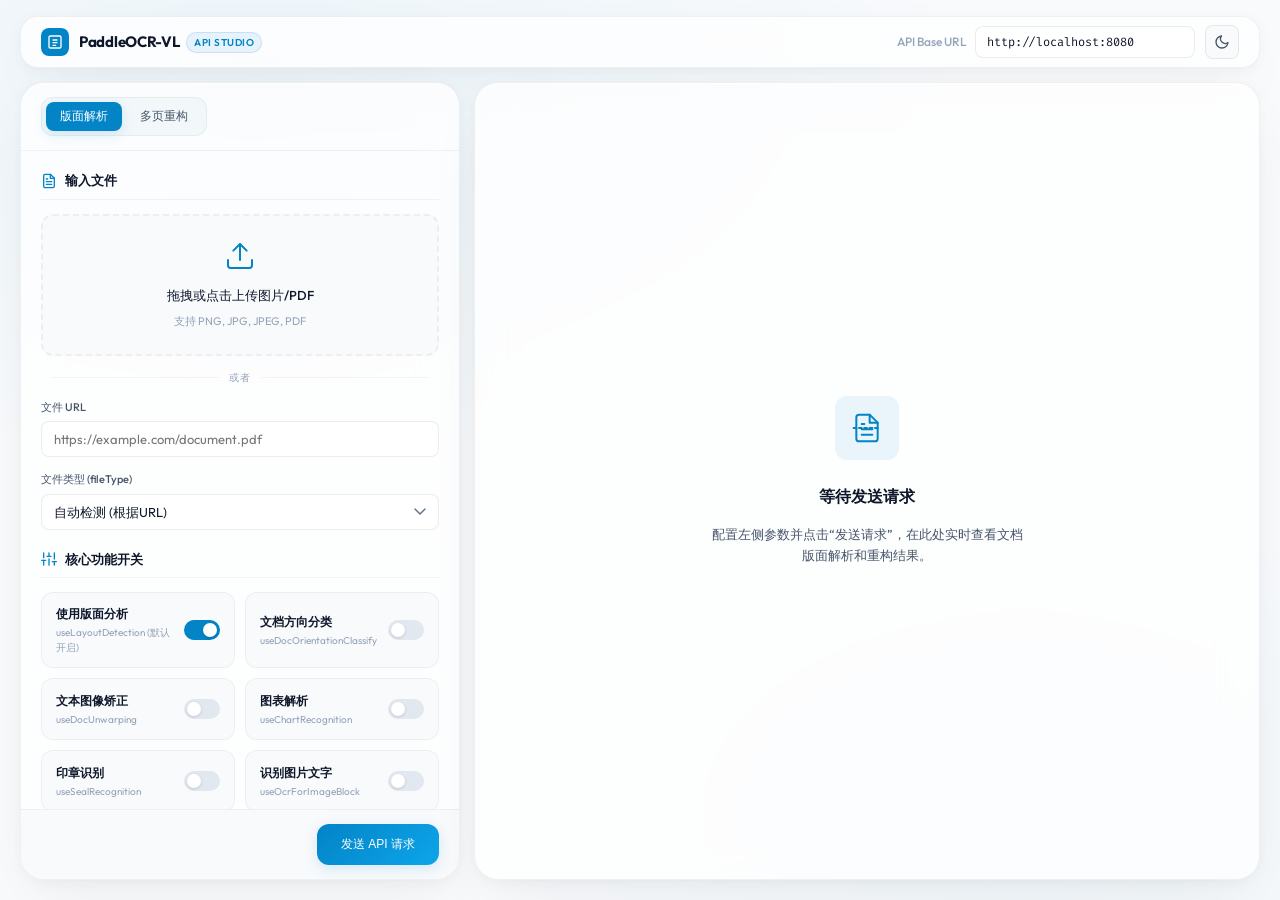
==== PaddleOCR-VL-Web/index.html @ db2fc1b9 "Add PaddleOCR-VL-Web" ====
<!DOCTYPE html>
<html lang="zh-CN">
<head>
    <meta charset="UTF-8">
    <meta name="viewport" content="width=device-width, initial-scale=1.0">
    <title>PaddleOCR-VL API 测试预览工具</title>
    <!-- Google Fonts Outfit & Inter -->
    <link rel="preconnect" href="https://fonts.googleapis.com">
    <link rel="preconnect" href="https://fonts.gstatic.com" crossorigin>
    <link href="https://fonts.googleapis.com/css2?family=Inter:wght@300;400;500;600;700&family=Outfit:wght@400;500;600;700;800&family=Fira+Code:wght@400;500&display=swap" rel="stylesheet">
    <!-- Marked.js 用于 Markdown 渲染 -->
    <script src="https://cdn.jsdelivr.net/npm/marked/marked.min.js"></script>
    <!-- Github Markdown CSS (用于预览) -->
    <link rel="stylesheet" href="https://cdn.jsdelivr.net/npm/github-markdown-css/github-markdown.min.css">
    
    <!-- 本地样式 -->
    <link rel="stylesheet" href="css/main.css">
    <link rel="stylesheet" href="css/components.css">
</head>
<body>
    <div class="app-container">
        <!-- 头部导航栏 -->
        <header class="app-header">
            <div class="logo-area">
                <span class="logo-icon">
                    <svg viewBox="0 0 24 24" fill="none" stroke="currentColor" stroke-width="2" stroke-linecap="round" stroke-linejoin="round">
                        <rect x="3" y="3" width="18" height="18" rx="2" ry="2"/>
                        <line x1="9" y1="9" x2="15" y2="9"/>
                        <line x1="9" y1="13" x2="15" y2="13"/>
                        <line x1="9" y1="17" x2="13" y2="17"/>
                    </svg>
                </span>
                <h1>PaddleOCR-VL <span class="badge">API Studio</span></h1>
            </div>
            
            <div class="header-actions">
                <div class="global-config">
                    <div class="input-group">
                        <label for="apiUrl">API Base URL</label>
                        <input type="url" id="apiUrl" value="http://localhost:8080" placeholder="http://localhost:8080">
                    </div>
                </div>
                <button type="button" class="theme-toggle-btn" id="themeToggleBtn" title="切换主题">
                    <svg id="themeIcon" viewBox="0 0 24 24" fill="none" stroke="currentColor" stroke-width="2" stroke-linecap="round" stroke-linejoin="round">
                        <path d="M21 12.79A9 9 0 1 1 11.21 3 7 7 0 0 0 21 12.79z"/>
                    </svg>
                </button>
            </div>
        </header>

        <!-- 主内容区域（左右分栏） -->
        <main class="app-body">
            <!-- 左栏：请求配置 -->
            <section class="config-panel glass-panel">
                <div class="panel-header">
                    <div class="tabs" id="apiTabs">
                        <button class="tab-btn active" data-tab="layout-parsing">版面解析</button>
                        <button class="tab-btn" data-tab="restructure-pages">多页重构</button>
                    </div>
                </div>

                <div class="panel-body">
                    <!-- /layout-parsing 参数配置 -->
                    <form id="layoutParsingForm" class="api-form active">
                        <!-- 文件输入区域 -->
                        <div class="form-section">
                            <h3 class="section-title">
                                <svg viewBox="0 0 24 24" fill="none" stroke="currentColor" stroke-width="2" stroke-linecap="round" stroke-linejoin="round">
                                    <path d="M14 2H6a2 2 0 0 0-2 2v16a2 2 0 0 0 2 2h12a2 2 0 0 0 2-2V8z"/>
                                    <polyline points="14 2 14 8 20 8"/>
                                    <line x1="16" y1="13" x2="8" y2="13"/>
                                    <line x1="16" y1="17" x2="8" y2="17"/>
                                    <polyline points="10 9 9 9 8 9"/>
                                </svg>
                                输入文件
                            </h3>
                            <div class="upload-area" id="uploadArea">
                                <input type="file" id="fileInput" accept="image/*,application/pdf" style="display: none;">
                                <div class="upload-placeholder">
                                    <span class="upload-icon">
                                        <svg viewBox="0 0 24 24" fill="none" stroke="currentColor" stroke-width="1.5" stroke-linecap="round" stroke-linejoin="round">
                                            <path d="M21 15v4a2 2 0 0 1-2 2H5a2 2 0 0 1-2-2v-4"/>
                                            <polyline points="17 8 12 3 7 8"/>
                                            <line x1="12" y1="3" x2="12" y2="15"/>
                                        </svg>
                                    </span>
                                    <p>拖拽或点击上传图片/PDF</p>
                                    <span class="file-info-text">支持 PNG, JPG, JPEG, PDF</span>
                                </div>
                                <div class="upload-preview" style="display: none;">
                                    <span class="preview-type-icon">
                                        <svg viewBox="0 0 24 24" fill="none" stroke="currentColor" stroke-width="2" stroke-linecap="round" stroke-linejoin="round">
                                            <path d="M14 2H6a2 2 0 0 0-2 2v16a2 2 0 0 0 2 2h12a2 2 0 0 0 2-2V8z"/>
                                            <polyline points="14 2 14 8 20 8"/>
                                        </svg>
                                    </span>
                                    <span class="preview-filename">filename.pdf</span>
                                    <button type="button" class="btn-clear-file">移除</button>
                                </div>
                            </div>
                            
                            <div class="divider-text">或者</div>
                            
                            <div class="form-group">
                                <label for="fileUrl">文件 URL</label>
                                <input type="url" id="fileUrl" placeholder="https://example.com/document.pdf">
                            </div>
                            
                            <div class="form-group">
                                <label for="fileType">文件类型 (fileType)</label>
                                <select id="fileType">
                                    <option value="">自动检测 (根据URL)</option>
                                    <option value="0">PDF 文件 (0)</option>
                                    <option value="1">图像文件 (1)</option>
                                </select>
                            </div>
                        </div>

                        <!-- 核心开关参数 -->
                        <div class="form-section">
                            <h3 class="section-title">
                                <svg viewBox="0 0 24 24" fill="none" stroke="currentColor" stroke-width="2" stroke-linecap="round" stroke-linejoin="round">
                                    <line x1="4" y1="21" x2="4" y2="14"/>
                                    <line x1="4" y1="10" x2="4" y2="3"/>
                                    <line x1="12" y1="21" x2="12" y2="12"/>
                                    <line x1="12" y1="8" x2="12" y2="3"/>
                                    <line x1="20" y1="21" x2="20" y2="16"/>
                                    <line x1="20" y1="12" x2="20" y2="3"/>
                                    <line x1="1" y1="14" x2="7" y2="14"/>
                                    <line x1="9" y1="8" x2="15" y2="8"/>
                                    <line x1="17" y1="16" x2="23" y2="16"/>
                                </svg>
                                核心功能开关
                            </h3>
                            <div class="switch-grid">
                                <div class="switch-item">
                                    <label class="switch-label" for="useLayoutDetection">
                                        <span class="label-title">使用版面分析</span>
                                        <span class="label-desc">useLayoutDetection (默认开启)</span>
                                    </label>
                                    <label class="switch">
                                        <input type="checkbox" id="useLayoutDetection" checked>
                                        <span class="slider"></span>
                                    </label>
                                </div>
                                
                                <div class="switch-item">
                                    <label class="switch-label" for="useDocOrientationClassify">
                                        <span class="label-title">文档方向分类</span>
                                        <span class="label-desc">useDocOrientationClassify</span>
                                    </label>
                                    <label class="switch">
                                        <input type="checkbox" id="useDocOrientationClassify">
                                        <span class="slider"></span>
                                    </label>
                                </div>

                                <div class="switch-item">
                                    <label class="switch-label" for="useDocUnwarping">
                                        <span class="label-title">文本图像矫正</span>
                                        <span class="label-desc">useDocUnwarping</span>
                                    </label>
                                    <label class="switch">
                                        <input type="checkbox" id="useDocUnwarping">
                                        <span class="slider"></span>
                                    </label>
                                </div>

                                <div class="switch-item">
                                    <label class="switch-label" for="useChartRecognition">
                                        <span class="label-title">图表解析</span>
                                        <span class="label-desc">useChartRecognition</span>
                                    </label>
                                    <label class="switch">
                                        <input type="checkbox" id="useChartRecognition">
                                        <span class="slider"></span>
                                    </label>
                                </div>

                                <div class="switch-item">
                                    <label class="switch-label" for="useSealRecognition">
                                        <span class="label-title">印章识别</span>
                                        <span class="label-desc">useSealRecognition</span>
                                    </label>
                                    <label class="switch">
                                        <input type="checkbox" id="useSealRecognition">
                                        <span class="slider"></span>
                                    </label>
                                </div>

                                <div class="switch-item">
                                    <label class="switch-label" for="useOcrForImageBlock">
                                        <span class="label-title">识别图片文字</span>
                                        <span class="label-desc">useOcrForImageBlock</span>
                                    </label>
                                    <label class="switch">
                                        <input type="checkbox" id="useOcrForImageBlock">
                                        <span class="slider"></span>
                                    </label>
                                </div>

                                <div class="switch-item">
                                    <label class="switch-label" for="formatBlockContent">
                                        <span class="label-title">格式化为 Markdown</span>
                                        <span class="label-desc">formatBlockContent</span>
                                    </label>
                                    <label class="switch">
                                        <input type="checkbox" id="formatBlockContent">
                                        <span class="slider"></span>
                                    </label>
                                </div>

                                <div class="switch-item">
                                    <label class="switch-label" for="prettifyMarkdown">
                                        <span class="label-title">美化 Markdown</span>
                                        <span class="label-desc">prettifyMarkdown (默认开启)</span>
                                    </label>
                                    <label class="switch">
                                        <input type="checkbox" id="prettifyMarkdown" checked>
                                        <span class="slider"></span>
                                    </label>
                                </div>

                                <div class="switch-item">
                                    <label class="switch-label" for="restructurePages">
                                        <span class="label-title">重构多页结果</span>
                                        <span class="label-desc">restructurePages</span>
                                    </label>
                                    <label class="switch">
                                        <input type="checkbox" id="restructurePages">
                                        <span class="slider"></span>
                                    </label>
                                </div>

                                <div class="switch-item">
                                    <label class="switch-label" for="mergeTables">
                                        <span class="label-title">跨页表格合并</span>
                                        <span class="label-desc">mergeTables (需开启重构多页)</span>
                                    </label>
                                    <label class="switch">
                                        <input type="checkbox" id="mergeTables">
                                        <span class="slider"></span>
                                    </label>
                                </div>

                                <div class="switch-item">
                                    <label class="switch-label" for="relevelTitles">
                                        <span class="label-title">多级标题分级</span>
                                        <span class="label-desc">relevelTitles (需开启重构多页)</span>
                                    </label>
                                    <label class="switch">
                                        <input type="checkbox" id="relevelTitles">
                                        <span class="slider"></span>
                                    </label>
                                </div>


                            </div>
                        </div>

                        <!-- 高级推理参数 (可折叠) -->
                        <details class="form-section expandable">
                            <summary class="section-title">
                                <svg viewBox="0 0 24 24" fill="none" stroke="currentColor" stroke-width="2" stroke-linecap="round" stroke-linejoin="round">
                                    <circle cx="12" cy="12" r="3"/>
                                    <path d="M19.4 15a1.65 1.65 0 0 0 .33 1.82l.06.06a2 2 0 1 1-2.83 2.83l-.06-.06a1.65 1.65 0 0 0-1.82-.33 1.65 1.65 0 0 0-1 1.51V21a2 2 0 0 1-4 0v-.09A1.65 1.65 0 0 0 9 19.4a1.65 1.65 0 0 0-1.82.33l-.06.06a2 2 0 1 1-2.83-2.83l.06-.06a1.65 1.65 0 0 0 .33-1.82 1.65 1.65 0 0 0-1.51-1H3a2 2 0 0 1 0-4h.09A1.65 1.65 0 0 0 4.6 9a1.65 1.65 0 0 0-.33-1.82l-.06-.06a2 2 0 1 1 2.83-2.83l.06.06a1.65 1.65 0 0 0 1.82.33H9a1.65 1.65 0 0 0 1-1.51V3a2 2 0 0 1 4 0v.09a1.65 1.65 0 0 0 1 1.51 1.65 1.65 0 0 0 1.82-.33l.06-.06a2 2 0 1 1 2.83 2.83l-.06.06a1.65 1.65 0 0 0-.33 1.82V9a1.65 1.65 0 0 0 1.51 1H21a2 2 0 0 1 0 4h-.09a1.65 1.65 0 0 0-1.51 1z"/>
                                </svg>
                                高级参数配置
                            </summary>
                            <div class="form-grid">
                                <div class="form-group">
                                    <label for="layoutShapeMode">版面几何形状 (layoutShapeMode)</label>
                                    <select id="layoutShapeMode">
                                        <option value="">未指定 (默认)</option>
                                        <option value="rect">矩形 (rect)</option>
                                        <option value="quad">四边形 (quad)</option>
                                        <option value="poly">多边形 (poly)</option>
                                        <option value="auto">自动 (auto)</option>
                                    </select>
                                </div>

                                <div class="form-group">
                                    <label for="layoutMergeBboxesMode">重叠框过滤方式 (layoutMergeBboxesMode)</label>
                                    <select id="layoutMergeBboxesMode">
                                        <option value="">未指定 (默认)</option>
                                        <option value="large">保留大框 (large)</option>
                                        <option value="small">保留小框 (small)</option>
                                        <option value="union">同时保留 (union)</option>
                                    </select>
                                </div>

                                <div class="form-group">
                                    <label for="layoutThreshold">版面模型阈值 (layoutThreshold)</label>
                                    <input type="text" id="layoutThreshold" placeholder="数字或 JSON 例如: 0.5 或 {0: 0.1}">
                                </div>

                                <div class="form-group">
                                    <label for="layoutUnclipRatio">检测框扩张系数 (layoutUnclipRatio)</label>
                                    <input type="text" id="layoutUnclipRatio" placeholder="数字或数组/JSON，如: 1.5">
                                </div>

                                <div class="form-group">
                                    <label for="promptLabel">VL模型 Prompt 类型 (promptLabel)</label>
                                    <input type="text" id="promptLabel" placeholder="仅在 useLayoutDetection=false 时生效">
                                </div>

                                <div class="form-group">
                                    <label for="temperature">采样温度 (temperature)</label>
                                    <input type="number" id="temperature" step="0.1" placeholder="默认">
                                </div>

                                <div class="form-group">
                                    <label for="topP">Top-P 参数 (topP)</label>
                                    <input type="number" id="topP" step="0.05" placeholder="默认">
                                </div>

                                <div class="form-group">
                                    <label for="repetitionPenalty">重复惩罚参数 (repetitionPenalty)</label>
                                    <input type="number" id="repetitionPenalty" step="0.1" placeholder="默认">
                                </div>

                                <div class="form-group">
                                    <label for="maxNewTokens">最大 Token 数 (maxNewTokens)</label>
                                    <input type="number" id="maxNewTokens" placeholder="默认">
                                </div>

                                <div class="form-group">
                                    <label for="outputFormats">导出格式 (outputFormats)</label>
                                    <div class="checkbox-group">
                                        <label class="checkbox-label">
                                            <input type="checkbox" id="outputFormatDocx" value="docx"> Word (docx)
                                        </label>
                                    </div>
                                </div>

                                <div class="form-group">
                                    <label for="visualize">返回可视化图 (visualize)</label>
                                    <select id="visualize">
                                        <option value="">跟随服务端配置（默认）</option>
                                        <option value="true">强制返回 (true)</option>
                                        <option value="false">强制不返回 (false)</option>
                                    </select>
                                </div>
                            </div>

                            <div class="form-group full-width">
                                <label for="vlmExtraArgs">VLM 额外参数 (vlmExtraArgs，JSON对象)</label>
                                <textarea id="vlmExtraArgs" rows="3" placeholder='{"ocr_min_pixels": 256, "table_max_pixels": 1024}'></textarea>
                            </div>
                        </details>
                    </form>

                    <!-- /restructure-pages 参数配置 -->
                    <form id="restructurePagesForm" class="api-form">
                        <!-- 接力状态提醒 -->
                        <div id="relayStatusAlert" class="alert-info">
                            <span class="alert-icon">
                                <svg viewBox="0 0 24 24" fill="none" stroke="currentColor" stroke-width="2" stroke-linecap="round" stroke-linejoin="round">
                                    <polygon points="13 2 3 14 12 14 11 22 21 10 12 10 13 2"/>
                                </svg>
                            </span>
                            <div class="alert-content">
                                <p class="alert-title">自动接力已就绪</p>
                                <p class="alert-text">已加载上一次“版面解析”输出的数据。点击“发送请求”即可执行多页重构。</p>
                                <button type="button" id="btnClearRelay" class="btn-text">清空并手动输入</button>
                            </div>
                        </div>

                        <div class="form-section">
                            <h3 class="section-title">
                                <svg viewBox="0 0 24 24" fill="none" stroke="currentColor" stroke-width="2" stroke-linecap="round" stroke-linejoin="round">
                                    <path d="M14 2H6a2 2 0 0 0-2 2v16a2 2 0 0 0 2 2h12a2 2 0 0 0 2-2V8z"/>
                                    <polyline points="14 2 14 8 20 8"/>
                                    <line x1="16" y1="13" x2="8" y2="13"/>
                                    <line x1="16" y1="17" x2="8" y2="17"/>
                                    <polyline points="10 9 9 9 8 9"/>
                                </svg>
                                页面数据 (pages)
                            </h3>
                            <div class="form-group full-width">
                                <label for="pagesData">Pages JSON 数组</label>
                                <textarea id="pagesData" rows="8" placeholder='[{"prunedResult": {...}, "markdownImages": {...}}]'></textarea>
                                <div class="input-help">如果不使用自动接力，您可以手动粘贴之前得到的 prunedResult 页面数组数据进行测试。</div>
                            </div>
                        </div>

                        <div class="form-section">
                            <h3 class="section-title">
                                <svg viewBox="0 0 24 24" fill="none" stroke="currentColor" stroke-width="2" stroke-linecap="round" stroke-linejoin="round">
                                    <line x1="4" y1="21" x2="4" y2="14"/>
                                    <line x1="4" y1="10" x2="4" y2="3"/>
                                    <line x1="12" y1="21" x2="12" y2="12"/>
                                    <line x1="12" y1="8" x2="12" y2="3"/>
                                    <line x1="20" y1="21" x2="20" y2="16"/>
                                    <line x1="20" y1="12" x2="20" y2="3"/>
                                    <line x1="1" y1="14" x2="7" y2="14"/>
                                    <line x1="9" y1="8" x2="15" y2="8"/>
                                    <line x1="17" y1="16" x2="23" y2="16"/>
                                </svg>
                                重构开关
                            </h3>
                            <div class="switch-grid">
                                <div class="switch-item">
                                    <label class="switch-label" for="restructureMergeTables">
                                        <span class="label-title">跨页表格合并</span>
                                        <span class="label-desc">mergeTables</span>
                                    </label>
                                    <label class="switch">
                                        <input type="checkbox" id="restructureMergeTables">
                                        <span class="slider"></span>
                                    </label>
                                </div>

                                <div class="switch-item">
                                    <label class="switch-label" for="restructureRelevelTitles">
                                        <span class="label-title">多级标题分级</span>
                                        <span class="label-desc">relevelTitles</span>
                                    </label>
                                    <label class="switch">
                                        <input type="checkbox" id="restructureRelevelTitles">
                                        <span class="slider"></span>
                                    </label>
                                </div>

                                <div class="switch-item">
                                    <label class="switch-label" for="concatenatePages">
                                        <span class="label-title">多页拼接为单页</span>
                                        <span class="label-desc">concatenatePages</span>
                                    </label>
                                    <label class="switch">
                                        <input type="checkbox" id="concatenatePages">
                                        <span class="slider"></span>
                                    </label>
                                </div>

                                <div class="switch-item">
                                    <label class="switch-label" for="restructurePrettify">
                                        <span class="label-title">美化 Markdown</span>
                                        <span class="label-desc">prettifyMarkdown (默认开启)</span>
                                    </label>
                                    <label class="switch">
                                        <input type="checkbox" id="restructurePrettify" checked>
                                        <span class="slider"></span>
                                    </label>
                                </div>

                                <div class="switch-item">
                                    <label class="switch-label" for="restructureFormulaNum">
                                        <span class="label-title">显示公式编号</span>
                                        <span class="label-desc">showFormulaNumber</span>
                                    </label>
                                    <label class="switch">
                                        <input type="checkbox" id="restructureFormulaNum">
                                        <span class="slider"></span>
                                    </label>
                                </div>
                            </div>

                            <div class="form-group" style="margin-top: 15px;">
                                <label for="restructureOutputFormats">导出格式 (outputFormats)</label>
                                <div class="checkbox-group">
                                    <label class="checkbox-label">
                                        <input type="checkbox" id="restructureOutputDocx" value="docx"> Word (docx)
                                    </label>
                                </div>
                            </div>
                        </div>
                    </form>
                </div>

                <div class="panel-footer">
                    <button type="button" id="btnSend" class="btn-primary">
                        <span class="btn-text">发送 API 请求</span>
                        <span class="spinner" style="display: none;"></span>
                    </button>
                </div>
            </section>

            <!-- 右栏：响应结果预览 -->
            <section class="results-panel glass-panel">
                <!-- 状态指示器与基本信息 -->
                <div class="status-bar" id="statusBar" style="display: none;">
                    <div class="status-left">
                        <span class="status-badge" id="statusBadge">200 OK</span>
                        <span class="time-badge" id="timeBadge">1.2s</span>
                    </div>
                    <div class="status-right">
                        <span class="log-id-label">Log ID:</span>
                        <code class="log-id-value" id="logIdValue">N/A</code>
                    </div>
                </div>

                <!-- 空状态占位 -->
                <div class="empty-state" id="emptyState">
                    <div class="empty-illustration">
                        <svg viewBox="0 0 24 24" fill="none" stroke="currentColor" stroke-width="1.5" stroke-linecap="round" stroke-linejoin="round">
                            <path d="M14 2H6a2 2 0 0 0-2 2v16a2 2 0 0 0 2 2h12a2 2 0 0 0 2-2V8z"/>
                            <polyline points="14 2 14 8 20 8"/>
                            <line x1="16" y1="13" x2="8" y2="13"/>
                            <line x1="16" y1="17" x2="8" y2="17"/>
                            <line x1="10" y1="9" x2="8" y2="9"/>
                            <line x1="2" y1="12" x2="22" y2="12" stroke-dasharray="2 2"/>
                        </svg>
                    </div>
                    <h3>等待发送请求</h3>
                    <p>配置左侧参数并点击“发送请求”，在此处实时查看文档版面解析和重构结果。</p>
                </div>

                <!-- 实际结果容器 -->
                <div class="results-container" id="resultsContainer" style="display: none;">
                    <div class="results-header">
                        <!-- 单页/多页分页导航 -->
                        <div class="page-selector" id="pageSelector" style="display: none;">
                            <span class="selector-label">选择页面：</span>
                            <div class="page-buttons" id="pageButtons">
                                <!-- 动态插入 -->
                            </div>
                        </div>

                        <!-- 格式展示切换 -->
                        <div class="tabs result-format-tabs" id="resultFormatTabs">
                            <button class="tab-btn active" data-tab="markdown">Markdown 预览</button>
                            <button class="tab-btn" data-tab="images">可视化图</button>
                            <button class="tab-btn" data-tab="input">输入图像</button>
                            <button class="tab-btn" data-tab="json">JSON 结果</button>
                        </div>
                    </div>

                    <div class="results-body">
                        <!-- Markdown 预览 -->
                        <div class="result-view active" id="viewMarkdown">
                            <div class="download-bar" id="docxDownloadBar" style="display: none;">
                                <span class="download-text">
                                    <svg viewBox="0 0 24 24" fill="none" stroke="currentColor" stroke-width="2" stroke-linecap="round" stroke-linejoin="round" style="width:16px;height:16px;display:inline-block;vertical-align:middle;margin-right:6px;">
                                        <path d="M14 2H6a2 2 0 0 0-2 2v16a2 2 0 0 0 2 2h12a2 2 0 0 0 2-2V8z"/>
                                        <polyline points="14 2 14 8 20 8"/>
                                        <line x1="16" y1="13" x2="8" y2="13"/>
                                        <line x1="16" y1="17" x2="8" y2="17"/>
                                        <line x1="10" y1="9" x2="8" y2="9"/>
                                    </svg>
                                    系统已生成 Word 格式文档
                                </span>
                                <button type="button" id="btnDownloadDocx" class="btn-secondary">下载 DOCX 文件</button>
                             </div>
                            <div class="markdown-body" id="markdownRendered">
                                <!-- marked.js 渲染内容 -->
                            </div>
                        </div>

                        <!-- 可视化图 -->
                        <div class="result-view" id="viewImages">
                            <div class="images-grid" id="visualizeImagesGrid">
                                <!-- 动态生成的 Base64 img 标签 -->
                            </div>
                        </div>

                        <!-- 输入图像 -->
                        <div class="result-view" id="viewInput">
                            <div class="input-image-container">
                                <img id="inputImagePreview" src="" alt="输入图像">
                            </div>
                        </div>

                        <!-- JSON 结果 -->
                        <div class="result-view" id="viewJson">
                            <div class="json-actions">
                                <button type="button" id="btnCopyJson" class="btn-text">
                                    <svg viewBox="0 0 24 24" fill="none" stroke="currentColor" stroke-width="2" stroke-linecap="round" stroke-linejoin="round" style="width:14px;height:14px;display:inline-block;vertical-align:middle;margin-right:4px;">
                                        <rect x="9" y="9" width="13" height="13" rx="2" ry="2"/>
                                        <path d="M5 15H4a2 2 0 0 1-2-2V4a2 2 0 0 1 2-2h9a2 2 0 0 1 2 2v1"/>
                                    </svg>
                                    复制 JSON
                                </button>
                            </div>
                            <pre class="json-renderer"><code id="jsonRaw"></code></pre>
                        </div>
                    </div>
                </div>
            </section>
        </main>
    </div>

    <!-- 模态/遮罩层提示 -->
    <div id="toast" class="toast">提示信息</div>

    <!-- 图像放大预览模态框 -->
    <div id="imagePreviewModal" class="image-preview-modal" style="display: none;">
        <div class="modal-backdrop"></div>
        <div class="modal-content">
            <button class="modal-close-btn" aria-label="关闭">&times;</button>
            <img id="modalPreviewImage" src="" alt="预览图像">
        </div>
    </div>

    <!-- 加载逻辑代码 -->
    <script src="js/api.js"></script>
    <script src="js/params.js"></script>
    <script src="js/results.js"></script>
    <script src="js/relay.js"></script>
    <script src="js/app.js"></script>
</body>
</html>
---- PaddleOCR-VL-Web/css/main.css ----
/* ─── 字体 & 固定量（不随主题变化） ─── */
:root {
    --accent:        #0284c7; /* 改为更有科技感且非紫色的极客蓝 */
    --accent-dim:    #0369a1;
    --accent-subtle: rgba(2, 132, 199, 0.08);
    --glass-blur:    blur(18px);
    --ease-spring:   cubic-bezier(0.16, 1, 0.3, 1);
    --ease-out:      cubic-bezier(0.0, 0.0, 0.2, 1);
    --radius-sm:     8px;
    --radius-md:     12px;
    --radius-lg:     18px;
    --radius-xl:     24px;
    --font-sans: 'Outfit', system-ui, -apple-system, sans-serif;
    --font-mono: 'JetBrains Mono', 'Fira Code', monospace;
}

/* ─── 浅色主题（默认） ─── */
html, html[data-theme="light"] {
    color-scheme: light;
    /* 背景 */
    --bg:            #f8fafc;
    --bg-mesh:       radial-gradient(ellipse 80% 60% at 20% 10%, rgba(2, 132, 199, 0.05) 0%, transparent 70%),
                     radial-gradient(ellipse 60% 50% at 80% 90%, rgba(2, 132, 199, 0.03) 0%, transparent 70%),
                     #f8fafc;
    /* 面板（Liquid Glass） */
    --panel-bg:      rgba(255, 255, 255, 0.75);
    --panel-border:  rgba(15, 23, 42, 0.06);
    --panel-shadow:  0 1px 2px rgba(15, 23, 42, 0.02),
                     0 4px 16px rgba(15, 23, 42, 0.04),
                     0 24px 64px -12px rgba(15, 23, 42, 0.06);
    --panel-inset:   inset 0 1px 0 rgba(255, 255, 255, 0.9);
    
    /* 核心文字变量对齐 */
    --text-1:        #0f172a;
    --text-2:        #475569;
    --text-3:        #94a3b8;
    --text-primary:   #0f172a;
    --text-secondary: #475569;
    --text-muted:     #94a3b8;

    /* 核心色彩变量对齐 */
    --primary-color: #0284c7;
    --accent-color:  #0ea5e9;
    --primary-glow:  rgba(2, 132, 199, 0.15);
    --accent-glow:   rgba(14, 165, 233, 0.1);
    
    /* 输入框 */
    --input-bg:      rgba(255, 255, 255, 0.95);
    --input-border:  rgba(15, 23, 42, 0.08);
    --input-focus:   var(--primary-color);
    /* 组件层级背景 */
    --surface-1:     rgba(248, 250, 252, 0.95);
    --surface-2:     rgba(241, 245, 249, 0.8);
    --surface-3:     rgba(241, 245, 249, 0.5);
    --surface-hover: rgba(2, 132, 199, 0.04);
    --divider:       rgba(15, 23, 42, 0.05);
    /* 开关 */
    --switch-track:  #e2e8f0;
    /* 代码区 */
    --code-bg:       #f8fafc;
    --code-text:     #334155;
    --code-border:   rgba(15, 23, 42, 0.05);
    --md-text:       #334155;
    /* 状态 */
    --success:       #0d9488;
    --warning:       #d97706;
    --error:         #e11d48;
    --success-bg:    rgba(13, 148, 136, 0.06);
    --error-bg:      rgba(225, 29, 72, 0.04);
    /* 其他 */
    --select-opt:    #f1f5f9;
    --toast-bg:      rgba(15, 23, 42, 0.9);
    --toast-text:    #f8fafc;
    --logo-color:    #0f172a;
    /* JSON 高亮 */
    --json-key:      #b45309;
    --json-str:      #0369a1;
    --json-num:      #0f766e;
    --json-bool:     #6d28d9;
}

/* ─── 暗色主题 ─── */
html[data-theme="dark"] {
    color-scheme: dark;
    --bg:            #080c14;
    --bg-mesh:       radial-gradient(ellipse 80% 60% at 20% 10%, rgba(2, 132, 199, 0.08) 0%, transparent 60%),
                     radial-gradient(ellipse 60% 50% at 80% 90%, rgba(2, 132, 199, 0.05) 0%, transparent 60%),
                     #080c14;
    --panel-bg:      rgba(15, 23, 42, 0.65);
    --panel-border:  rgba(255, 255, 255, 0.05);
    --panel-shadow:  0 1px 2px rgba(0, 0, 0, 0.2),
                     0 8px 32px rgba(0, 0, 0, 0.3),
                     0 32px 64px -12px rgba(0, 0, 0, 0.5);
    --panel-inset:   inset 0 1px 0 rgba(255, 255, 255, 0.05);
    
    /* 核心文字变量对齐 */
    --text-1:        #f8fafc;
    --text-2:        #94a3b8;
    --text-3:        #64748b;
    --text-primary:   #f8fafc;
    --text-secondary: #94a3b8;
    --text-muted:     #64748b;

    /* 核心色彩变量对齐 */
    --primary-color: #0284c7;
    --accent-color:  #38bdf8;
    --primary-glow:  rgba(2, 132, 199, 0.3);
    --accent-glow:   rgba(56, 189, 248, 0.2);

    --input-bg:      rgba(10, 15, 30, 0.55);
    --input-border:  rgba(255, 255, 255, 0.06);
    --input-focus:   #0ea5e9;
    --surface-1:     rgba(255, 255, 255, 0.02);
    --surface-2:     rgba(255, 255, 255, 0.04);
    --surface-3:     rgba(255, 255, 255, 0.015);
    --surface-hover: rgba(2, 132, 199, 0.08);
    --divider:       rgba(255, 255, 255, 0.04);
    --switch-track:  rgba(255, 255, 255, 0.12);
    --code-bg:       #090d16;
    --code-text:     #e2e8f0;
    --code-border:   rgba(255, 255, 255, 0.03);
    --md-text:       #e2e8f0;
    --success:       #14b8a6;
    --warning:       #f59e0b;
    --error:         #f43f5e;
    --success-bg:    rgba(20, 184, 166, 0.08);
    --error-bg:      rgba(244, 63, 94, 0.06);
    --select-opt:    #0f172a;
    --toast-bg:      rgba(15, 23, 42, 0.95);
    --toast-text:    #f8fafc;
    --logo-color:    #f8fafc;
    --json-key:      #ff7b72;
    --json-str:      #79c0ff;
    --json-num:      #56d364;
    --json-bool:     #d2a8ff;
}

/* ─── 全局重置 ─── */
*, *::before, *::after { box-sizing: border-box; margin: 0; padding: 0; }

html { scroll-behavior: smooth; }

body {
    font-family: var(--font-sans);
    font-size: 14px;
    line-height: 1.5;
    background: var(--bg-mesh);
    background-attachment: fixed;
    color: var(--text-1);
    min-height: 100dvh;
    overflow-x: hidden;
    transition: background-color .35s var(--ease-spring), color .25s var(--ease-spring);
}

/* ─── 应用容器 ─── */
.app-container {
    max-width: 1600px;
    width: 100%;
    margin: 0 auto;
    padding: 16px 20px 20px;
    display: flex;
    flex-direction: column;
    height: 100dvh;
    gap: 14px;
}

/* ─── Liquid Glass 面板 ─── */
.glass-panel {
    background: var(--panel-bg);
    border: 1px solid var(--panel-border);
    border-radius: var(--radius-xl);
    box-shadow: var(--panel-shadow), var(--panel-inset);
    backdrop-filter: var(--glass-blur);
    -webkit-backdrop-filter: var(--glass-blur);
    display: flex;
    flex-direction: column;
    min-height: 0;
    overflow: hidden;
    transition:
        background .3s var(--ease-spring),
        border-color .3s var(--ease-spring),
        box-shadow .3s var(--ease-spring);
}

/* ─── Header ─── */
.app-header {
    display: flex;
    justify-content: space-between;
    align-items: center;
    padding: 0 20px;
    height: 52px;
    background: var(--panel-bg);
    border: 1px solid var(--panel-border);
    border-radius: var(--radius-lg);
    box-shadow: var(--panel-shadow), var(--panel-inset);
    backdrop-filter: var(--glass-blur);
    -webkit-backdrop-filter: var(--glass-blur);
    flex-shrink: 0;
    transition: background .3s, border-color .3s;
}

.logo-area {
    display: flex;
    align-items: center;
    gap: 10px;
}

.logo-icon {
    width: 28px;
    height: 28px;
    border-radius: 8px;
    background: var(--accent);
    display: flex;
    align-items: center;
    justify-content: center;
    flex-shrink: 0;
}

.logo-icon svg {
    width: 16px;
    height: 16px;
    color: #fff;
}

.logo-area h1 {
    font-family: var(--font-sans);
    font-size: 15px;
    font-weight: 700;
    letter-spacing: -0.3px;
    color: var(--logo-color);
    display: flex;
    align-items: center;
    gap: 7px;
}

.badge {
    font-size: 10px;
    font-weight: 600;
    letter-spacing: .5px;
    text-transform: uppercase;
    padding: 2px 7px;
    border-radius: 20px;
    background: var(--accent-subtle);
    color: var(--accent);
    border: 1px solid rgba(0,112,243,.15);
}

/* 头部右侧操作区 */
.header-actions {
    display: flex;
    align-items: center;
    gap: 10px;
}

.global-config .input-group {
    display: flex;
    align-items: center;
    gap: 8px;
}

.global-config label {
    font-size: 12px;
    font-weight: 500;
    color: var(--text-3);
    white-space: nowrap;
}

.global-config input {
    background: var(--input-bg);
    border: 1px solid var(--input-border);
    border-radius: var(--radius-sm);
    padding: 7px 11px;
    color: var(--text-1);
    font-family: var(--font-mono);
    font-size: 12px;
    width: 220px;
    transition: border-color .2s, box-shadow .2s;
}

.global-config input:focus {
    border-color: var(--accent);
    box-shadow: 0 0 0 3px rgba(0,112,243,.12);
    outline: none;
}

/* 主题切换按钮 */
.theme-toggle-btn {
    width: 34px;
    height: 34px;
    border-radius: var(--radius-sm);
    border: 1px solid var(--input-border);
    background: var(--surface-1);
    color: var(--text-2);
    cursor: pointer;
    display: flex;
    align-items: center;
    justify-content: center;
    flex-shrink: 0;
    transition: all .25s var(--ease-spring);
}

.theme-toggle-btn:hover {
    border-color: var(--accent);
    background: var(--accent-subtle);
    color: var(--accent);
}

.theme-toggle-btn:active {
    transform: scale(0.94);
}

.theme-toggle-btn svg {
    width: 16px;
    height: 16px;
}

/* ─── 主体网格布局 ─── */
.app-body {
    display: grid;
    grid-template-columns: 440px 1fr;
    gap: 14px;
    flex: 1;
    min-height: 0;
}

/* ─── 滚动条 ─── */
::-webkit-scrollbar { width: 4px; height: 4px; }
::-webkit-scrollbar-track { background: transparent; }
::-webkit-scrollbar-thumb {
    background: var(--divider);
    border-radius: 4px;
}
::-webkit-scrollbar-thumb:hover { background: var(--text-3); }

/* ─── 响应式 ─── */
@media (max-width: 1024px) {
    .app-body {
        grid-template-columns: 1fr;
        overflow-y: auto;
    }
    .app-container { height: auto; }
}
---- PaddleOCR-VL-Web/css/components.css ----
/* ==================== 1. Tab 切换按钮 ==================== */
.tabs {
    display: flex;
    gap: 4px;
    background: var(--surface-2);
    padding: 4px;
    border-radius: var(--radius-md);
    border: 1px solid var(--divider);
}

.tab-btn {
    background: transparent;
    border: none;
    color: var(--text-secondary);
    padding: 6px 14px;
    font-size: 12px;
    font-weight: 500;
    cursor: pointer;
    border-radius: var(--radius-sm);
    transition: all 0.25s var(--ease-spring);
}

.tab-btn:hover {
    color: var(--text-primary);
    background: var(--surface-3);
}

.tab-btn.active {
    color: #fff;
    background: var(--primary-color);
    box-shadow: 0 4px 12px var(--primary-glow);
}

/* ==================== 2. 面板公共区域 ==================== */
.panel-header {
    padding: 14px 20px;
    border-bottom: 1px solid var(--divider);
    display: flex;
    justify-content: space-between;
    align-items: center;
}

.panel-body {
    padding: 20px;
    flex: 1;
    overflow-y: auto;
    display: flex;
    flex-direction: column;
    gap: 20px;
}

.panel-footer {
    padding: 14px 20px;
    border-top: 1px solid var(--divider);
    background: var(--surface-1);
    display: flex;
    justify-content: flex-end;
}

/* ==================== 3. 表单及输入项 ==================== */
.api-form {
    display: none;
    flex-direction: column;
    gap: 20px;
}

.api-form.active {
    display: flex;
}

.form-section {
    display: flex;
    flex-direction: column;
    gap: 14px;
}

.section-title {
    font-size: 13px;
    font-weight: 600;
    color: var(--text-primary);
    display: flex;
    align-items: center;
    gap: 8px;
    padding-bottom: 8px;
    border-bottom: 1px solid var(--divider);
}

.section-title svg {
    width: 16px;
    height: 16px;
    color: var(--primary-color);
}

.form-group {
    display: flex;
    flex-direction: column;
    gap: 6px;
}

.form-group.full-width {
    grid-column: span 2;
}

.form-group label {
    font-size: 11px;
    font-weight: 500;
    color: var(--text-secondary);
}

.form-group input[type="text"],
.form-group input[type="number"],
.form-group input[type="url"],
.form-group select,
.form-group textarea {
    background: var(--input-bg);
    border: 1px solid var(--input-border);
    border-radius: var(--radius-sm);
    padding: 9px 12px;
    color: var(--text-primary);
    font-size: 13px;
    font-family: var(--font-sans);
    transition: all 0.2s var(--ease-out);
    width: 100%;
    box-sizing: border-box;
}

.form-group textarea {
    font-family: var(--font-mono);
    resize: vertical;
}

/* select 自定义外观 */
.form-group select {
    -webkit-appearance: none;
    -moz-appearance: none;
    appearance: none;
    padding-right: 36px;
    background-image: url("data:image/svg+xml,%3Csvg xmlns='http://www.w3.org/2000/svg' width='12' height='8' viewBox='0 0 12 8'%3E%3Cpath d='M1 1l5 5 5-5' stroke='%2364748b' stroke-width='1.5' fill='none' stroke-linecap='round' stroke-linejoin='round'/%3E%3C/svg%3E");
    background-repeat: no-repeat;
    background-position: right 12px center;
    cursor: pointer;
}

/* select 下拉选项适配 */
.form-group select option {
    background: var(--select-opt);
    color: var(--text-primary);
}

.form-group input:focus,
.form-group select:focus,
.form-group textarea:focus {
    border-color: var(--input-focus);
    box-shadow: 0 0 0 3px var(--primary-glow);
    outline: none;
}

.form-grid {
    display: grid;
    grid-template-columns: 1fr;
    gap: 12px;
}

.input-help {
    font-size: 10px;
    color: var(--text-muted);
    margin-top: 1px;
}

/* ==================== 4. 文件上传拖拽区 ==================== */
.upload-area {
    border: 2px dashed var(--divider);
    border-radius: var(--radius-md);
    padding: 24px 16px;
    text-align: center;
    background: var(--surface-1);
    cursor: pointer;
    transition: all 0.25s var(--ease-spring);
    position: relative;
    overflow: hidden;
}

.upload-area:hover, .upload-area.drag-over {
    border-color: var(--primary-color);
    background: var(--surface-hover);
    box-shadow: inset 0 0 12px var(--primary-glow);
}

.upload-placeholder {
    display: flex;
    flex-direction: column;
    align-items: center;
    gap: 8px;
}

.upload-icon svg {
    width: 32px;
    height: 32px;
    color: var(--primary-color);
}

.upload-placeholder p {
    font-size: 13px;
    font-weight: 500;
    color: var(--text-primary);
}

.file-info-text {
    font-size: 11px;
    color: var(--text-muted);
}

.upload-preview {
    display: flex;
    align-items: center;
    justify-content: space-between;
    background: var(--surface-2);
    border-radius: var(--radius-sm);
    padding: 8px 12px;
    border: 1px solid var(--divider);
}

.preview-type-icon svg {
    width: 20px;
    height: 20px;
    color: var(--primary-color);
}

.preview-filename {
    font-size: 13px;
    color: var(--text-primary);
    overflow: hidden;
    text-overflow: ellipsis;
    white-space: nowrap;
    max-width: 200px;
    margin: 0 10px;
    flex: 1;
    text-align: left;
}

.btn-clear-file {
    background: var(--error-bg);
    border: 1px solid rgba(225, 29, 72, 0.15);
    color: var(--error);
    border-radius: 4px;
    padding: 3px 8px;
    font-size: 11px;
    cursor: pointer;
    transition: all 0.2s var(--ease-out);
}

.btn-clear-file:hover {
    background: var(--error);
    color: #fff;
}

.divider-text {
    display: flex;
    align-items: center;
    font-size: 10px;
    color: var(--text-muted);
    text-transform: uppercase;
    letter-spacing: 1px;
}

.divider-text::before, .divider-text::after {
    content: '';
    flex: 1;
    height: 1px;
    background: var(--divider);
    margin: 0 10px;
}

/* ==================== 5. 滑动开关 ==================== */
.switch-grid {
    display: grid;
    grid-template-columns: repeat(auto-fit, minmax(180px, 1fr));
    gap: 10px;
}

.switch-item {
    display: flex;
    align-items: center;
    justify-content: space-between;
    background: var(--surface-1);
    border: 1px solid var(--divider);
    border-radius: var(--radius-md);
    padding: 12px 14px;
    min-height: 62px;
    transition: all 0.25s var(--ease-spring);
}

.switch-item:hover {
    border-color: rgba(2, 132, 199, 0.2);
    background: var(--surface-2);
}

.switch-label {
    display: flex;
    flex-direction: column;
    gap: 2px;
    cursor: pointer;
    flex: 1;
    margin-right: 8px;
    min-width: 0;
}

.label-title {
    font-size: 12px;
    font-weight: 600;
    color: var(--text-primary);
}

.label-desc {
    font-size: 10px;
    color: var(--text-muted);
    word-break: break-all;
}

.switch {
    position: relative;
    display: inline-block;
    width: 36px;
    height: 20px;
    flex-shrink: 0;
}

.switch input {
    opacity: 0;
    width: 0;
    height: 0;
}

.slider {
    position: absolute;
    cursor: pointer;
    top: 0;
    left: 0;
    right: 0;
    bottom: 0;
    background-color: var(--switch-track);
    transition: .25s var(--ease-spring);
    border-radius: 20px;
}

.slider:before {
    position: absolute;
    content: "";
    height: 14px;
    width: 14px;
    left: 3px;
    bottom: 3px;
    background-color: white;
    transition: .25s var(--ease-spring);
    border-radius: 50%;
    box-shadow: 0 1px 3px rgba(0,0,0,0.15);
}

input:checked + .slider {
    background-color: var(--primary-color);
}

input:checked + .slider:before {
    transform: translateX(16px);
}

/* ==================== 6. 折叠高级参数 ==================== */
details.expandable {
    border: 1px solid var(--divider);
    background: var(--surface-1);
    border-radius: var(--radius-md);
    padding: 6px 14px;
    transition: all 0.3s var(--ease-spring);
}

details.expandable summary {
    font-size: 13px;
    font-weight: 600;
    color: var(--text-secondary);
    cursor: pointer;
    padding: 8px 0;
    outline: none;
    user-select: none;
    display: flex;
    align-items: center;
    justify-content: space-between;
    list-style: none;
}

details.expandable summary::-webkit-details-marker {
    display: none;
}

/* 自定义折叠状态旋转箭头 */
details.expandable summary::after {
    content: "";
    display: inline-block;
    width: 12px;
    height: 8px;
    background-image: url("data:image/svg+xml,%3Csvg xmlns='http://www.w3.org/2000/svg' viewBox='0 0 12 8' fill='none'%3E%3Cpath d='M1 1l5 5 5-5' stroke='%2364748b' stroke-width='1.5' stroke-linecap='round' stroke-linejoin='round'/%3E%3C/svg%3E");
    background-repeat: no-repeat;
    background-size: contain;
    transition: transform 0.25s var(--ease-spring);
}

details.expandable[open] summary::after {
    transform: rotate(180deg);
}

details.expandable[open] {
    border-color: rgba(2, 132, 199, 0.2);
    box-shadow: 0 4px 16px rgba(0, 0, 0, 0.02);
}

details.expandable[open] summary {
    border-bottom: 1px solid var(--divider);
    margin-bottom: 15px;
}

.checkbox-group {
    display: flex;
    align-items: center;
    gap: 12px;
    padding: 8px 0;
}

.checkbox-label {
    display: flex;
    align-items: center;
    gap: 6px;
    font-size: 12px;
    color: var(--text-primary);
    cursor: pointer;
}

/* ==================== 7. 动作按钮 ==================== */
.btn-primary {
    background: linear-gradient(135deg, var(--primary-color) 0%, var(--accent-color) 100%);
    border: none;
    color: #fff;
    font-weight: 600;
    font-size: 14px;
    padding: 12px 24px;
    border-radius: var(--radius-md);
    cursor: pointer;
    display: flex;
    align-items: center;
    justify-content: center;
    gap: 8px;
    transition: all 0.2s var(--ease-spring);
    box-shadow: 0 4px 14px var(--primary-glow);
}

.btn-primary:hover:not(:disabled) {
    transform: translateY(-1px);
    box-shadow: 0 6px 18px var(--primary-glow);
    filter: brightness(1.05);
}

.btn-primary:active:not(:disabled) {
    transform: scale(0.97);
}

.btn-primary:disabled {
    background: var(--divider);
    color: var(--text-muted);
    cursor: not-allowed;
    box-shadow: none;
    opacity: 0.6;
}

.btn-primary .btn-text {
    color: #ffffff !important;
    background: transparent !important;
    padding: 0 !important;
    cursor: pointer;
}

.btn-primary:disabled .btn-text {
    color: var(--text-muted) !important;
    cursor: not-allowed;
}

.btn-secondary {
    background: rgba(255, 255, 255, 0.08);
    border: 1px solid rgba(255, 255, 255, 0.1);
    color: var(--text-primary);
    font-weight: 500;
    font-size: 13px;
    padding: 8px 16px;
    border-radius: 8px;
    cursor: pointer;
    transition: all 0.2s;
}

.btn-secondary:hover {
    background: rgba(255, 255, 255, 0.15);
    border-color: rgba(255, 255, 255, 0.2);
}

.btn-text {
    background: transparent;
    border: none;
    color: var(--accent-color);
    font-weight: 500;
    font-size: 12px;
    cursor: pointer;
    padding: 4px 8px;
    border-radius: 4px;
    transition: all 0.2s;
}

.btn-text:hover {
    background: rgba(6, 182, 212, 0.1);
}

/* Spinner 旋转动画 */
.spinner {
    width: 16px;
    height: 16px;
    border: 2px solid rgba(255, 255, 255, 0.3);
    border-top: 2px solid white;
    border-radius: 50%;
    animation: spin 0.8s linear infinite;
}

@keyframes spin {
    0% { transform: rotate(0deg); }
    100% { transform: rotate(360deg); }
}

/* ==================== 8. 右侧状态栏 (Status Bar) ==================== */
.btn-secondary {
    background: var(--surface-2);
    border: 1px solid var(--divider);
    color: var(--text-primary);
    font-weight: 500;
    font-size: 13px;
    padding: 8px 16px;
    border-radius: var(--radius-sm);
    cursor: pointer;
    transition: all 0.2s var(--ease-spring);
}

.btn-secondary:hover {
    background: var(--surface-3);
    border-color: var(--text-muted);
}

.btn-secondary:active {
    transform: scale(0.97);
}

.status-bar {
    padding: 12px 20px;
    border-bottom: 1px solid var(--divider);
    background: var(--surface-1);
    display: flex;
    justify-content: space-between;
    align-items: center;
}

.status-badge {
    font-size: 11px;
    font-weight: 600;
    padding: 4px 10px;
    border-radius: var(--radius-sm);
    text-transform: uppercase;
}

.status-badge.success {
    background: var(--success-bg);
    border: 1px solid rgba(20, 184, 166, 0.2);
    color: var(--success);
}

.status-badge.error {
    background: var(--error-bg);
    border: 1px solid rgba(244, 63, 94, 0.2);
    color: var(--error);
}

.time-badge {
    background: var(--surface-2);
    border: 1px solid var(--divider);
    font-family: var(--font-mono);
    font-size: 11px;
    color: var(--text-secondary);
    padding: 3px 8px;
    border-radius: var(--radius-sm);
}

.log-id-label {
    font-size: 11px;
    color: var(--text-muted);
}

.log-id-value {
    font-family: var(--font-mono);
    font-size: 11px;
    background: var(--surface-2);
    padding: 3px 8px;
    border-radius: var(--radius-sm);
    color: var(--text-secondary);
    border: 1px solid var(--divider);
}

/* ==================== 9. 空状态与加载 ==================== */
.empty-state {
    flex: 1;
    display: flex;
    flex-direction: column;
    align-items: center;
    justify-content: center;
    text-align: center;
    padding: 60px 40px;
    gap: 16px;
}

.empty-illustration {
    width: 64px;
    height: 64px;
    display: flex;
    align-items: center;
    justify-content: center;
    color: var(--primary-color);
    background: var(--accent-subtle);
    border-radius: var(--radius-md);
    margin-bottom: 8px;
    position: relative;
    animation: float 4s ease-in-out infinite;
}

.empty-illustration svg {
    width: 32px;
    height: 32px;
}

@keyframes float {
    0%, 100% { transform: translateY(0); }
    50% { transform: translateY(-8px); }
}

.empty-state h3 {
    font-family: var(--font-sans);
    font-size: 16px;
    font-weight: 600;
    color: var(--text-primary);
}

.empty-state p {
    font-size: 13px;
    color: var(--text-secondary);
    max-width: 320px;
    line-height: 1.6;
}

/* ==================== 10. 结果容器及视图切换 ==================== */
.results-container {
    flex: 1;
    display: flex;
    flex-direction: column;
    min-height: 0;
}

.results-header {
    padding: 10px 20px;
    border-bottom: 1px solid var(--divider);
    display: flex;
    justify-content: space-between;
    align-items: center;
    background: var(--surface-1);
    flex-wrap: wrap;
    gap: 10px;
}

.page-selector {
    display: flex;
    align-items: center;
    gap: 8px;
}

.selector-label {
    font-size: 12px;
    color: var(--text-secondary);
}

.page-buttons {
    display: flex;
    gap: 4px;
}

.page-btn {
    background: var(--surface-2);
    border: 1px solid var(--divider);
    color: var(--text-secondary);
    width: 28px;
    height: 28px;
    border-radius: var(--radius-sm);
    display: flex;
    align-items: center;
    justify-content: center;
    font-size: 12px;
    font-weight: 500;
    cursor: pointer;
    transition: all 0.2s var(--ease-spring);
}

.page-btn:hover {
    background: var(--surface-3);
    color: var(--text-primary);
    transform: translateY(-1px);
}

.page-btn.active {
    background: var(--primary-color);
    border-color: var(--primary-color);
    color: #fff;
    box-shadow: 0 0 10px var(--primary-glow);
}

.results-body {
    flex: 1;
    overflow-y: auto;
    background: rgba(15, 23, 42, 0.02);
    position: relative;
}

.result-view {
    display: none;
    padding: 20px;
    min-height: 100%;
}

.result-view.active {
    display: block;
}

/* Markdown 预览特定样式 */
#viewMarkdown {
    background: var(--code-bg);
    transition: background 0.35s var(--ease-spring);
}

.markdown-body {
    background: transparent !important;
    font-size: 14px;
    line-height: 1.6;
    color: var(--md-text) !important;
}

.markdown-body img {
    max-width: 100%;
    border-radius: var(--radius-md);
    border: 1px solid var(--divider);
    box-shadow: 0 8px 30px rgba(0, 0, 0, 0.08);
    margin: 15px 0;
}

.download-bar {
    background: var(--accent-subtle);
    border: 1px solid rgba(2, 132, 199, 0.15);
    border-radius: var(--radius-md);
    padding: 12px 16px;
    margin-bottom: 20px;
    display: flex;
    justify-content: space-between;
    align-items: center;
}

.download-text {
    font-size: 13px;
    color: var(--primary-color);
    font-weight: 500;
}

/* 可视化图预览网格 */
.images-grid {
    display: grid;
    grid-template-columns: repeat(auto-fill, minmax(280px, 1fr));
    gap: 15px;
}

.visualize-card {
    background: var(--surface-1);
    border: 1px solid var(--divider);
    border-radius: var(--radius-md);
    overflow: hidden;
    display: flex;
    flex-direction: column;
    transition: all 0.25s var(--ease-spring);
}

.visualize-card:hover {
    transform: translateY(-2px);
    box-shadow: 0 8px 24px rgba(0, 0, 0, 0.04);
    border-color: rgba(2, 132, 199, 0.2);
}

.visualize-card-title {
    padding: 8px 12px;
    font-size: 11px;
    font-weight: 500;
    color: var(--text-secondary);
    background: var(--surface-2);
    border-bottom: 1px solid var(--divider);
}

.visualize-card img {
    width: 100%;
    height: auto;
    object-fit: contain;
    cursor: zoom-in;
    transition: transform 0.25s var(--ease-spring);
}

.visualize-card img:hover {
    transform: scale(1.02);
}

/* 输入图像样式 */
.input-image-container {
    display: flex;
    justify-content: center;
    align-items: center;
    background: var(--surface-1);
    border-radius: var(--radius-md);
    border: 1px dashed var(--divider);
    padding: 15px;
    min-height: 300px;
}

.input-image-container img {
    max-width: 100%;
    max-height: 60vh;
    border-radius: var(--radius-sm);
    box-shadow: 0 8px 24px rgba(0, 0, 0, 0.1);
    cursor: zoom-in;
    transition: transform 0.25s var(--ease-spring);
}

.input-image-container img:hover {
    transform: scale(1.02);
}

/* JSON 高亮渲染与操作 */
.json-actions {
    display: flex;
    justify-content: flex-end;
    margin-bottom: 10px;
}

.json-renderer {
    margin: 0;
    padding: 15px;
    background: var(--code-bg);
    border-radius: var(--radius-md);
    border: 1px solid var(--code-border);
    overflow-x: auto;
    transition: background 0.35s var(--ease-spring);
    user-select: text;
    white-space: normal; /* 覆盖 pre 标签的默认白空间保留，改由 Block 元素进行行排版 */
}

.json-renderer code {
    font-family: var(--font-mono);
    font-size: 12px;
    color: var(--code-text);
    display: block;
    text-align: left;
}

/* JSON 词法语法高亮 CSS */
.json-key { color: var(--json-key); font-weight: 500; }
.json-string { color: var(--json-str); }
.json-number { color: var(--json-num); }
.json-boolean { color: var(--json-bool); }
.json-null { color: var(--json-bool); }
.json-bracket { color: var(--text-secondary); font-weight: 600; }
.json-comma { color: var(--text-muted); }

/* JSON 折叠树形样式 */
.json-row {
    position: relative;
    padding-left: 0;
    line-height: 1.6;
    font-family: var(--font-mono);
    font-size: 12px;
    text-align: left;
    word-break: break-all;
}

/* 仅复杂对象/数组行需要为小三角预留左内边距 */
.json-row.json-complex {
    padding-left: 14px;
}

.json-toggle {
    position: absolute;
    left: 0;
    top: 3px;
    cursor: pointer;
    color: var(--text-muted);
    font-size: 9px;
    user-select: none;
    transition: transform 0.25s var(--ease-spring);
    display: inline-block;
    width: 12px;
    height: 12px;
    text-align: center;
    line-height: 12px;
}

.json-toggle:hover {
    color: var(--primary-color);
}

.json-collapsible {
    margin-left: 0;
    border-left: 1px dashed var(--divider);
    padding-left: 14px;
}

.json-ellipsis {
    display: none;
    background: var(--surface-2);
    color: var(--primary-color);
    padding: 0 4px;
    border-radius: 4px;
    font-size: 11px;
    margin: 0 4px;
    cursor: pointer;
    user-select: none;
    font-weight: bold;
}

/* 折叠状态 */
.json-row.json-collapsed > .json-collapsible {
    display: none;
}

.json-row.json-collapsed > .json-ellipsis {
    display: inline-block;
}

.json-row.json-collapsed > .json-toggle {
    transform: rotate(-90deg);
}

/* ==================== 11. Toast & Alert ==================== */
.toast {
    position: fixed;
    bottom: 25px;
    left: 50%;
    transform: translateX(-50%) translateY(20px);
    background: var(--toast-bg);
    border: 1px solid var(--divider);
    backdrop-filter: var(--glass-blur);
    -webkit-backdrop-filter: var(--glass-blur);
    color: var(--toast-text);
    padding: 10px 20px;
    border-radius: var(--radius-md);
    font-size: 13px;
    font-weight: 500;
    box-shadow: 0 10px 30px rgba(0, 0, 0, 0.15);
    opacity: 0;
    pointer-events: none;
    transition: all 0.3s var(--ease-spring);
    z-index: 9999;
}

.toast.show {
    transform: translateX(-50%) translateY(0);
    opacity: 1;
}

/* 警示框 */
.alert-info {
    display: flex;
    gap: 12px;
    background: var(--accent-subtle);
    border: 1px solid rgba(2, 132, 199, 0.15);
    border-radius: var(--radius-md);
    padding: 12px 16px;
    margin-bottom: 5px;
    align-items: center;
}

.alert-icon svg {
    width: 20px;
    height: 20px;
    color: var(--primary-color);
}

.alert-content {
    flex: 1;
    display: flex;
    flex-direction: column;
    gap: 4px;
}

.alert-title {
    font-size: 13px;
    font-weight: 600;
    color: var(--primary-color);
}

.alert-text {
    font-size: 11px;
    color: var(--text-secondary);
    line-height: 1.5;
}

.alert-content .btn-text {
    align-self: flex-start;
    padding: 0;
    margin-top: 4px;
}

/* ==================== 12. 图像放大预览 Modal ==================== */
.image-preview-modal {
    position: fixed;
    top: 0;
    left: 0;
    width: 100vw;
    height: 100vh;
    z-index: 10000;
    display: none;
    justify-content: center;
    align-items: center;
    opacity: 0;
    transition: opacity 0.3s ease;
}

.image-preview-modal.show {
    display: flex;
    opacity: 1;
}

.image-preview-modal .modal-backdrop {
    position: absolute;
    top: 0;
    left: 0;
    width: 100%;
    height: 100%;
    background: rgba(15, 23, 42, 0.7);
    backdrop-filter: blur(12px);
    -webkit-backdrop-filter: blur(12px);
    cursor: zoom-out;
}

.image-preview-modal .modal-content {
    position: relative;
    max-width: 95%;
    max-height: 95%;
    z-index: 10001;
    display: flex;
    justify-content: center;
    align-items: center;
    transform: scale(0.95);
    transition: transform 0.3s var(--ease-spring);
    overflow: visible;
}

.image-preview-modal.show .modal-content {
    transform: scale(1);
}

.image-preview-modal .modal-content img {
    max-width: 100%;
    max-height: 90vh;
    object-fit: contain;
    border-radius: var(--radius-md);
    box-shadow: 0 25px 50px -12px rgba(0, 0, 0, 0.5);
    cursor: grab;
    user-select: none;
    -webkit-user-drag: none;
    transform-origin: center center;
    transition: transform 0.15s ease-out;
}

.image-preview-modal .modal-content img:active {
    cursor: grabbing;
}

.image-preview-modal .modal-close-btn {
    position: absolute;
    top: -40px;
    right: -40px;
    background: rgba(255, 255, 255, 0.1);
    border: 1px solid rgba(255, 255, 255, 0.2);
    color: #fff;
    font-size: 24px;
    width: 36px;
    height: 36px;
    border-radius: 50%;
    cursor: pointer;
    display: flex;
    align-items: center;
    justify-content: center;
    transition: all 0.2s var(--ease-out);
    z-index: 10002;
    line-height: 1;
}

.image-preview-modal .modal-close-btn:hover {
    background: rgba(255, 255, 255, 0.2);
    transform: scale(1.1);
}

@media (max-width: 768px) {
    .image-preview-modal .modal-close-btn {
        top: 10px;
        right: 10px;
        background: rgba(15, 23, 42, 0.6);
        backdrop-filter: blur(4px);
    }
}
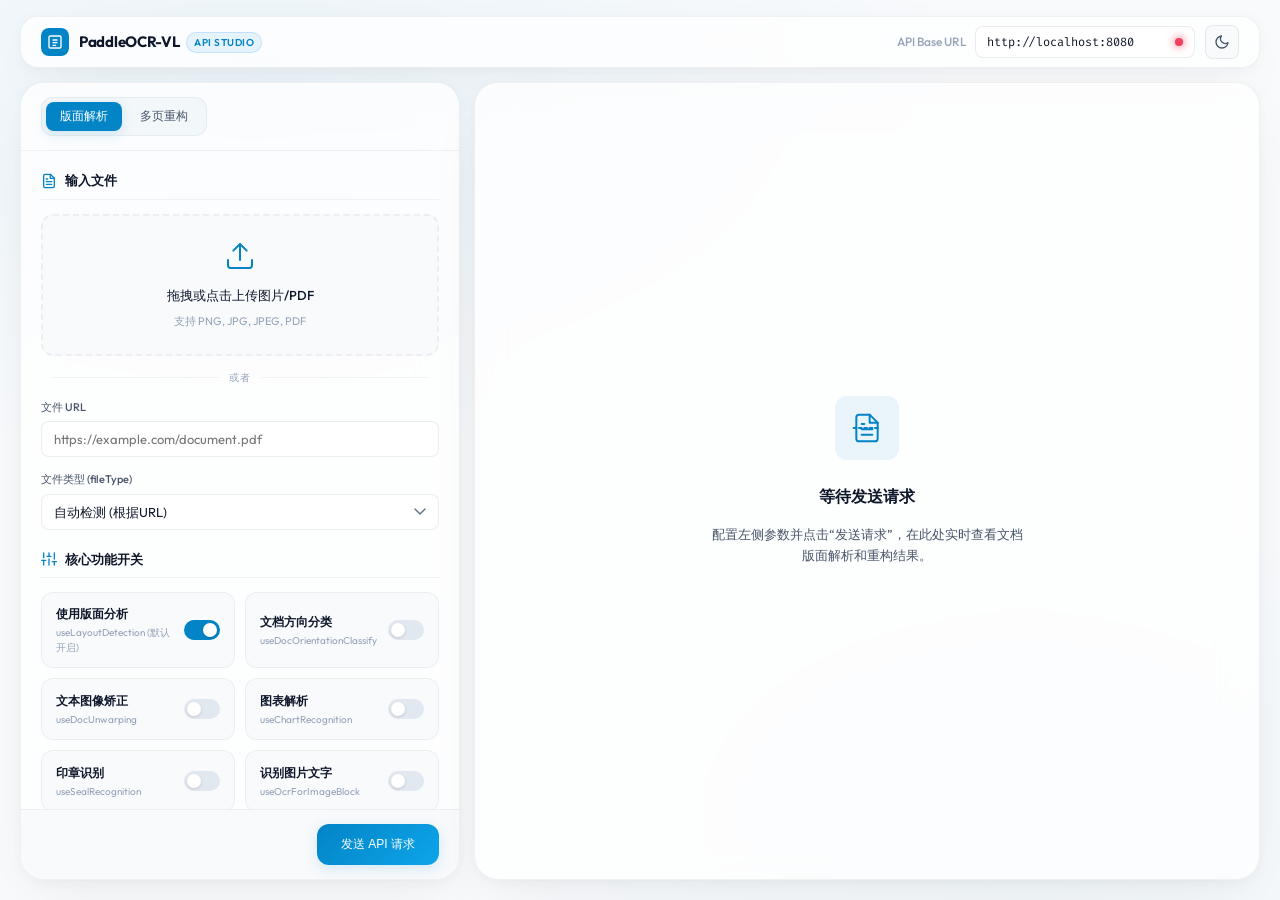
==== commit 2269c4f1: "添加状态提示" ====
--- a/PaddleOCR-VL-Web/index.html
+++ b/PaddleOCR-VL-Web/index.html
@@ -37,7 +37,10 @@
                 <div class="global-config">
                     <div class="input-group">
                         <label for="apiUrl">API Base URL</label>
-                        <input type="url" id="apiUrl" value="http://localhost:8080" placeholder="http://localhost:8080">
+                        <div class="url-input-wrapper">
+                            <input type="url" id="apiUrl" value="http://localhost:8080" placeholder="http://localhost:8080">
+                            <span class="status-dot" id="apiStatusDot" title="检测中..."></span>
+                        </div>
                     </div>
                 </div>
                 <button type="button" class="theme-toggle-btn" id="themeToggleBtn" title="切换主题">
--- a/PaddleOCR-VL-Web/css/main.css
+++ b/PaddleOCR-VL-Web/css/main.css
@@ -340,3 +340,45 @@
     }
     .app-container { height: auto; }
 }
+
+/* ─── API 状态指示灯样式 ─── */
+.url-input-wrapper {
+    position: relative;
+    display: flex;
+    align-items: center;
+}
+
+.url-input-wrapper input {
+    padding-right: 30px !important;
+}
+
+.status-dot {
+    position: absolute;
+    right: 12px;
+    width: 8px;
+    height: 8px;
+    border-radius: 50%;
+    background-color: var(--text-3);
+    transition: background-color 0.3s, box-shadow 0.3s;
+}
+
+.status-dot.online {
+    background-color: #10b981;
+    box-shadow: 0 0 8px #10b981;
+}
+
+.status-dot.offline {
+    background-color: #f43f5e;
+    box-shadow: 0 0 8px #f43f5e;
+}
+
+.status-dot.checking {
+    background-color: var(--text-3);
+    animation: pulse-dot 1.5s infinite ease-in-out;
+}
+
+@keyframes pulse-dot {
+    0% { opacity: 0.4; }
+    50% { opacity: 1; }
+    100% { opacity: 0.4; }
+}
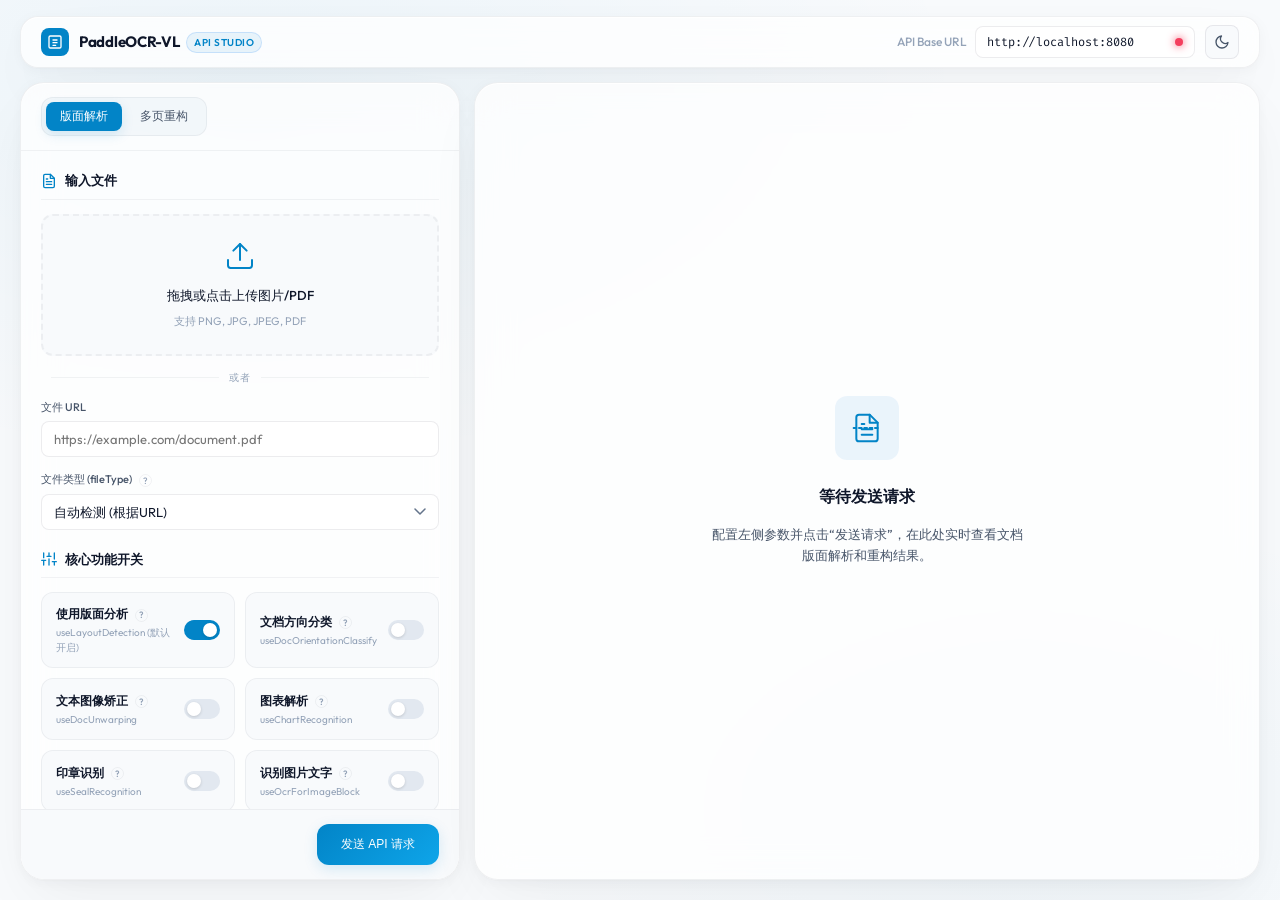
==== commit 843b3b90: "feat: 完善参数说明" ====
--- a/PaddleOCR-VL-Web/index.html
+++ b/PaddleOCR-VL-Web/index.html
@@ -110,7 +110,7 @@
                             </div>
                             
                             <div class="form-group">
-                                <label for="fileType">文件类型 (fileType)</label>
+                                <label for="fileType">文件类型 (fileType) <span class="info-icon" data-tooltip="文件类型。0表示PDF文件，1表示图像文件。若请求体无此属性，则将根据URL推断文件类型。">?</span></label>
                                 <select id="fileType">
                                     <option value="">自动检测 (根据URL)</option>
                                     <option value="0">PDF 文件 (0)</option>
@@ -138,7 +138,7 @@
                             <div class="switch-grid">
                                 <div class="switch-item">
                                     <label class="switch-label" for="useLayoutDetection">
-                                        <span class="label-title">使用版面分析</span>
+                                        <span class="label-title">使用版面分析 <span class="info-icon" data-tooltip="是否在推理时使用版面区域检测排序模块，开启后，可以自动检测文档中不同区域并排序。">?</span></span>
                                         <span class="label-desc">useLayoutDetection (默认开启)</span>
                                     </label>
                                     <label class="switch">
@@ -149,7 +149,7 @@
                                 
                                 <div class="switch-item">
                                     <label class="switch-label" for="useDocOrientationClassify">
-                                        <span class="label-title">文档方向分类</span>
+                                        <span class="label-title">文档方向分类 <span class="info-icon" data-tooltip="是否在推理时使用文本图像方向矫正模块，开启后，可以自动识别并矫正 0°、90°、180°、270°的图片。">?</span></span>
                                         <span class="label-desc">useDocOrientationClassify</span>
                                     </label>
                                     <label class="switch">
@@ -160,7 +160,7 @@
 
                                 <div class="switch-item">
                                     <label class="switch-label" for="useDocUnwarping">
-                                        <span class="label-title">文本图像矫正</span>
+                                        <span class="label-title">文本图像矫正 <span class="info-icon" data-tooltip="是否在推理时使用文本图像矫正模块，开启后，可以自动矫正扭曲图片，例如褶皱、倾斜等情况。">?</span></span>
                                         <span class="label-desc">useDocUnwarping</span>
                                     </label>
                                     <label class="switch">
@@ -171,7 +171,7 @@
 
                                 <div class="switch-item">
                                     <label class="switch-label" for="useChartRecognition">
-                                        <span class="label-title">图表解析</span>
+                                        <span class="label-title">图表解析 <span class="info-icon" data-tooltip="是否在推理时使用图表解析模块，开启后，可以自动解析文档中的图表并转换为表格形式。">?</span></span>
                                         <span class="label-desc">useChartRecognition</span>
                                     </label>
                                     <label class="switch">
@@ -182,7 +182,7 @@
 
                                 <div class="switch-item">
                                     <label class="switch-label" for="useSealRecognition">
-                                        <span class="label-title">印章识别</span>
+                                        <span class="label-title">印章识别 <span class="info-icon" data-tooltip="是否在推理时检测并识别文档中的印章区域。">?</span></span>
                                         <span class="label-desc">useSealRecognition</span>
                                     </label>
                                     <label class="switch">
@@ -193,7 +193,7 @@
 
                                 <div class="switch-item">
                                     <label class="switch-label" for="useOcrForImageBlock">
-                                        <span class="label-title">识别图片文字</span>
+                                        <span class="label-title">识别图片文字 <span class="info-icon" data-tooltip="是否提取并识别版面中图片区域内的文本内容。">?</span></span>
                                         <span class="label-desc">useOcrForImageBlock</span>
                                     </label>
                                     <label class="switch">
@@ -204,7 +204,7 @@
 
                                 <div class="switch-item">
                                     <label class="switch-label" for="formatBlockContent">
-                                        <span class="label-title">格式化为 Markdown</span>
+                                        <span class="label-title">格式化为 Markdown <span class="info-icon" data-tooltip="是否将提取出的各个版面区域内容格式化为 Markdown 语法输出。">?</span></span>
                                         <span class="label-desc">formatBlockContent</span>
                                     </label>
                                     <label class="switch">
@@ -215,7 +215,7 @@
 
                                 <div class="switch-item">
                                     <label class="switch-label" for="prettifyMarkdown">
-                                        <span class="label-title">美化 Markdown</span>
+                                        <span class="label-title">美化 Markdown <span class="info-icon" data-tooltip="是否输出美化后的 Markdown 文本。">?</span></span>
                                         <span class="label-desc">prettifyMarkdown (默认开启)</span>
                                     </label>
                                     <label class="switch">
@@ -226,7 +226,7 @@
 
                                 <div class="switch-item">
                                     <label class="switch-label" for="restructurePages">
-                                        <span class="label-title">重构多页结果</span>
+                                        <span class="label-title">重构多页结果 <span class="info-icon" data-tooltip="对多页 pdf 解析结果进行重构，用于适配跨页表格合并和段落标题级别识别。">?</span></span>
                                         <span class="label-desc">restructurePages</span>
                                     </label>
                                     <label class="switch">
@@ -237,7 +237,7 @@
 
                                 <div class="switch-item">
                                     <label class="switch-label" for="mergeTables">
-                                        <span class="label-title">跨页表格合并</span>
+                                        <span class="label-title">跨页表格合并 <span class="info-icon" data-tooltip="开启后，会识别跨页表格，将其合并为一个，当且仅当 useLayoutDetection=False 且开启重构多页时生效。">?</span></span>
                                         <span class="label-desc">mergeTables (需开启重构多页)</span>
                                     </label>
                                     <label class="switch">
@@ -248,11 +248,33 @@
 
                                 <div class="switch-item">
                                     <label class="switch-label" for="relevelTitles">
-                                        <span class="label-title">多级标题分级</span>
+                                        <span class="label-title">多级标题分级 <span class="info-icon" data-tooltip="开启后，会识别段落标题级别，当且仅当 useLayoutDetection=False 且开启重构多页时生效。">?</span></span>
                                         <span class="label-desc">relevelTitles (需开启重构多页)</span>
                                     </label>
                                     <label class="switch">
                                         <input type="checkbox" id="relevelTitles">
+                                        <span class="slider"></span>
+                                    </label>
+                                </div>
+
+                                <div class="switch-item">
+                                    <label class="switch-label" for="layoutNms">
+                                        <span class="label-title">NMS后处理 <span class="info-icon" data-tooltip="版面检测是否使用后处理NMS，开启后，会自动移除重复或高度重叠的区域框。">?</span></span>
+                                        <span class="label-desc">layoutNms</span>
+                                    </label>
+                                    <label class="switch">
+                                        <input type="checkbox" id="layoutNms">
+                                        <span class="slider"></span>
+                                    </label>
+                                </div>
+
+                                <div class="switch-item">
+                                    <label class="switch-label" for="showFormulaNumber">
+                                        <span class="label-title">公式编号展示 <span class="info-icon" data-tooltip="输出的 Markdown 文本中是否包含公式编号。">?</span></span>
+                                        <span class="label-desc">showFormulaNumber</span>
+                                    </label>
+                                    <label class="switch">
+                                        <input type="checkbox" id="showFormulaNumber">
                                         <span class="slider"></span>
                                     </label>
                                 </div>
@@ -272,7 +294,7 @@
                             </summary>
                             <div class="form-grid">
                                 <div class="form-group">
-                                    <label for="layoutShapeMode">版面几何形状 (layoutShapeMode)</label>
+                                    <label for="layoutShapeMode">版面几何形状 (layoutShapeMode) <span class="info-icon" data-tooltip="指定版面检测结果的几何形状表示模式。可填写参数为 rect (矩形)、quad (四边形)、poly (多边形) 和 auto (自动)。">?</span></label>
                                     <select id="layoutShapeMode">
                                         <option value="">未指定 (默认)</option>
                                         <option value="rect">矩形 (rect)</option>
@@ -283,7 +305,7 @@
                                 </div>
 
                                 <div class="form-group">
-                                    <label for="layoutMergeBboxesMode">重叠框过滤方式 (layoutMergeBboxesMode)</label>
+                                    <label for="layoutMergeBboxesMode">重叠框过滤方式 (layoutMergeBboxesMode) <span class="info-icon" data-tooltip="对于互相重叠的检测框的处理：large(仅保留外部最大框), small(仅保留内部被包含小框), union(内外框都保留)。">?</span></label>
                                     <select id="layoutMergeBboxesMode">
                                         <option value="">未指定 (默认)</option>
                                         <option value="large">保留大框 (large)</option>
@@ -293,42 +315,52 @@
                                 </div>
 
                                 <div class="form-group">
-                                    <label for="layoutThreshold">版面模型阈值 (layoutThreshold)</label>
+                                    <label for="layoutThreshold">版面模型阈值 (layoutThreshold) <span class="info-icon" data-tooltip="版面模型得分阈值。0-1 之间的任意浮点数或特定JSON对象。默认初始化为 0.5。">?</span></label>
                                     <input type="text" id="layoutThreshold" placeholder="数字或 JSON 例如: 0.5 或 {0: 0.1}">
                                 </div>
 
                                 <div class="form-group">
-                                    <label for="layoutUnclipRatio">检测框扩张系数 (layoutUnclipRatio)</label>
+                                    <label for="layoutUnclipRatio">检测框扩张系数 (layoutUnclipRatio) <span class="info-icon" data-tooltip="版面区域检测模型检测框的扩张系数。任意大于 0 浮点数，如 1.5。默认初始化为 1.0。">?</span></label>
                                     <input type="text" id="layoutUnclipRatio" placeholder="数字或数组/JSON，如: 1.5">
                                 </div>
 
                                 <div class="form-group">
-                                    <label for="promptLabel">VL模型 Prompt 类型 (promptLabel)</label>
+                                    <label for="promptLabel">VL模型 Prompt 类型 (promptLabel) <span class="info-icon" data-tooltip="VL模型的 prompt 类型设置，当且仅当 useLayoutDetection=False 时生效。可选：ocr、formula、table、chart。">?</span></label>
                                     <input type="text" id="promptLabel" placeholder="仅在 useLayoutDetection=false 时生效">
                                 </div>
 
                                 <div class="form-group">
-                                    <label for="temperature">采样温度 (temperature)</label>
+                                    <label for="temperature">采样温度 (temperature) <span class="info-icon" data-tooltip="结果不稳定或出现明显幻觉时调低，漏识别或者重复较多时可略微调高。">?</span></label>
                                     <input type="number" id="temperature" step="0.1" placeholder="默认">
                                 </div>
 
                                 <div class="form-group">
-                                    <label for="topP">Top-P 参数 (topP)</label>
+                                    <label for="topP">Top-P 参数 (topP) <span class="info-icon" data-tooltip="结果发散、不够可信时可适当调低，让模型更保守。">?</span></label>
                                     <input type="number" id="topP" step="0.05" placeholder="默认">
                                 </div>
 
                                 <div class="form-group">
-                                    <label for="repetitionPenalty">重复惩罚参数 (repetitionPenalty)</label>
+                                    <label for="repetitionPenalty">重复惩罚参数 (repetitionPenalty) <span class="info-icon" data-tooltip="结果中出现重复文字、重复表格内容时，可适当调高。">?</span></label>
                                     <input type="number" id="repetitionPenalty" step="0.1" placeholder="默认">
                                 </div>
 
                                 <div class="form-group">
-                                    <label for="maxNewTokens">最大 Token 数 (maxNewTokens)</label>
+                                    <label for="maxNewTokens">最大 Token 数 (maxNewTokens) <span class="info-icon" data-tooltip="设置 VL 模型生成响应时的最大 Token 数量。">?</span></label>
                                     <input type="number" id="maxNewTokens" placeholder="默认">
                                 </div>
 
                                 <div class="form-group">
-                                    <label for="outputFormats">导出格式 (outputFormats)</label>
+                                    <label for="minPixels">最小图像尺寸 (minPixels) <span class="info-icon" data-tooltip="输入图片太小、文字看不清时可适当调高，一般无需调整。">?</span></label>
+                                    <input type="number" id="minPixels" placeholder="默认">
+                                </div>
+
+                                <div class="form-group">
+                                    <label for="maxPixels">最大图像尺寸 (maxPixels) <span class="info-icon" data-tooltip="输入图片特别大、处理变慢或显存压力较大时可适当调低。">?</span></label>
+                                    <input type="number" id="maxPixels" placeholder="默认">
+                                </div>
+
+                                <div class="form-group">
+                                    <label for="outputFormats">导出格式 (outputFormats) <span class="info-icon" data-tooltip="是否导出特定文件格式结果，如 Docx Word 文档。">?</span></label>
                                     <div class="checkbox-group">
                                         <label class="checkbox-label">
                                             <input type="checkbox" id="outputFormatDocx" value="docx"> Word (docx)
@@ -337,7 +369,7 @@
                                 </div>
 
                                 <div class="form-group">
-                                    <label for="visualize">返回可视化图 (visualize)</label>
+                                    <label for="visualize">返回可视化图 (visualize) <span class="info-icon" data-tooltip="是否返回可视化结果图及处理过程中的中间图像。开启将增加返回时间。">?</span></label>
                                     <select id="visualize">
                                         <option value="">跟随服务端配置（默认）</option>
                                         <option value="true">强制返回 (true)</option>
@@ -405,7 +437,7 @@
                             <div class="switch-grid">
                                 <div class="switch-item">
                                     <label class="switch-label" for="restructureMergeTables">
-                                        <span class="label-title">跨页表格合并</span>
+                                        <span class="label-title">跨页表格合并 <span class="info-icon" data-tooltip="开启后，会识别多页中跨页切分的表格并将其合并为一个。">?</span></span>
                                         <span class="label-desc">mergeTables</span>
                                     </label>
                                     <label class="switch">
@@ -416,7 +448,7 @@
 
                                 <div class="switch-item">
                                     <label class="switch-label" for="restructureRelevelTitles">
-                                        <span class="label-title">多级标题分级</span>
+                                        <span class="label-title">多级标题分级 <span class="info-icon" data-tooltip="开启后，识别并分级文档中的段落标题。">?</span></span>
                                         <span class="label-desc">relevelTitles</span>
                                     </label>
                                     <label class="switch">
@@ -427,7 +459,7 @@
 
                                 <div class="switch-item">
                                     <label class="switch-label" for="concatenatePages">
-                                        <span class="label-title">多页拼接为单页</span>
+                                        <span class="label-title">多页拼接为单页 <span class="info-icon" data-tooltip="是否将所有页面的 Markdown 拼接在一起，形成一个统一的 Markdown 文本输出。">?</span></span>
                                         <span class="label-desc">concatenatePages</span>
                                     </label>
                                     <label class="switch">
@@ -438,7 +470,7 @@
 
                                 <div class="switch-item">
                                     <label class="switch-label" for="restructurePrettify">
-                                        <span class="label-title">美化 Markdown</span>
+                                        <span class="label-title">美化 Markdown <span class="info-icon" data-tooltip="重构输出时，是否对多页 Markdown 格式进行对齐及美化处理。">?</span></span>
                                         <span class="label-desc">prettifyMarkdown (默认开启)</span>
                                     </label>
                                     <label class="switch">
@@ -449,7 +481,7 @@
 
                                 <div class="switch-item">
                                     <label class="switch-label" for="restructureFormulaNum">
-                                        <span class="label-title">显示公式编号</span>
+                                        <span class="label-title">显示公式编号 <span class="info-icon" data-tooltip="在重构输出的 Markdown 中是否为识别出的公式展示编号。">?</span></span>
                                         <span class="label-desc">showFormulaNumber</span>
                                     </label>
                                     <label class="switch">
@@ -592,6 +624,24 @@
         <div class="modal-content">
             <button class="modal-close-btn" aria-label="关闭">&times;</button>
             <img id="modalPreviewImage" src="" alt="预览图像">
+            <!-- 悬浮预览工具栏 -->
+            <div class="modal-toolbar">
+                <button class="toolbar-btn" id="btnZoomIn" title="放大">
+                    <svg viewBox="0 0 24 24"><circle cx="11" cy="11" r="8"></circle><line x1="21" y1="21" x2="16.65" y2="16.65"></line><line x1="11" y1="8" x2="11" y2="14"></line><line x1="8" y1="11" x2="14" y2="11"></line></svg>
+                </button>
+                <button class="toolbar-btn" id="btnZoomOut" title="缩小">
+                    <svg viewBox="0 0 24 24"><circle cx="11" cy="11" r="8"></circle><line x1="21" y1="21" x2="16.65" y2="16.65"></line><line x1="8" y1="11" x2="14" y2="11"></line></svg>
+                </button>
+                <button class="toolbar-btn" id="btnRotateLeft" title="左旋转">
+                    <svg viewBox="0 0 24 24"><path d="M3 12a9 9 0 1 0 9-9 9.75 9.75 0 0 0-6.74 2.74L3 8"></path><polyline points="3 3 3 8 8 8"></polyline></svg>
+                </button>
+                <button class="toolbar-btn" id="btnRotateRight" title="右旋转">
+                    <svg viewBox="0 0 24 24"><path d="M21 12a9 9 0 1 1-9-9 9.75 9.75 0 0 1 6.74 2.74L21 8"></path><polyline points="21 3 21 8 16 8"></polyline></svg>
+                </button>
+                <button class="toolbar-btn" id="btnReset" title="复原">
+                    <svg viewBox="0 0 24 24"><path d="M23 4v6h-6M1 20v-6h6M3.51 9a9 9 0 0 1 14.85-3.36L23 10M1 14l4.64 4.36A9 9 0 0 0 20.49 15"/></svg>
+                </button>
+            </div>
         </div>
     </div>
 
--- a/PaddleOCR-VL-Web/css/components.css
+++ b/PaddleOCR-VL-Web/css/components.css
@@ -1116,3 +1116,115 @@
         backdrop-filter: blur(4px);
     }
 }
+
+/* ==================== 13. 图像预览工具栏 ==================== */
+.image-preview-modal .modal-toolbar {
+    position: absolute;
+    bottom: 24px;
+    left: 50%;
+    transform: translateX(-50%);
+    display: flex;
+    align-items: center;
+    gap: 12px;
+    background: rgba(15, 23, 42, 0.65);
+    backdrop-filter: blur(12px);
+    -webkit-backdrop-filter: blur(12px);
+    padding: 8px 16px;
+    border-radius: 9999px;
+    border: 1px solid rgba(255, 255, 255, 0.15);
+    box-shadow: 0 10px 25px -5px rgba(0, 0, 0, 0.4);
+    z-index: 10005;
+}
+
+.image-preview-modal .toolbar-btn {
+    background: transparent;
+    border: none;
+    color: rgba(255, 255, 255, 0.8);
+    width: 36px;
+    height: 36px;
+    border-radius: 50%;
+    display: flex;
+    align-items: center;
+    justify-content: center;
+    cursor: pointer;
+    transition: all 0.2s ease;
+}
+
+.image-preview-modal .toolbar-btn:hover {
+    background: rgba(255, 255, 255, 0.15);
+    color: #fff;
+    transform: scale(1.1);
+}
+
+.image-preview-modal .toolbar-btn:active {
+    transform: scale(0.95);
+}
+
+.image-preview-modal .toolbar-btn svg {
+    width: 18px;
+    height: 18px;
+    fill: none;
+    stroke: currentColor;
+    stroke-width: 2.2;
+    stroke-linecap: round;
+    stroke-linejoin: round;
+}
+
+/* ==================== 14. Tooltip 气泡提示 ==================== */
+[data-tooltip] {
+    position: relative;
+    cursor: help;
+}
+
+[data-tooltip]::after {
+    content: attr(data-tooltip);
+    position: absolute;
+    bottom: 130%;
+    left: 50%;
+    transform: translate(-50%, 6px) scale(0.95);
+    background: var(--surface-1);
+    backdrop-filter: var(--glass-blur);
+    -webkit-backdrop-filter: var(--glass-blur);
+    color: var(--text-primary);
+    border: 1px solid var(--divider);
+    padding: 8px 12px;
+    border-radius: var(--radius-sm);
+    font-size: 11px;
+    line-height: 1.4;
+    white-space: normal;
+    width: 240px;
+    z-index: 1100;
+    opacity: 0;
+    pointer-events: none;
+    transition: opacity 0.2s var(--ease-out), transform 0.2s var(--ease-out);
+    box-shadow: 0 4px 16px rgba(0, 0, 0, 0.15);
+    font-weight: normal;
+    text-align: left;
+}
+
+[data-tooltip]:hover::after {
+    opacity: 1;
+    transform: translate(-50%, 0) scale(1);
+}
+
+.info-icon {
+    display: inline-flex;
+    align-items: center;
+    justify-content: center;
+    width: 13px;
+    height: 13px;
+    font-size: 9px;
+    color: var(--text-muted);
+    border: 1px solid var(--divider);
+    border-radius: 50%;
+    margin-left: 5px;
+    cursor: help;
+    transition: all 0.2s var(--ease-out);
+    vertical-align: middle;
+}
+
+.info-icon:hover {
+    color: var(--primary-color);
+    border-color: var(--primary-color);
+    background: var(--accent-subtle);
+}
